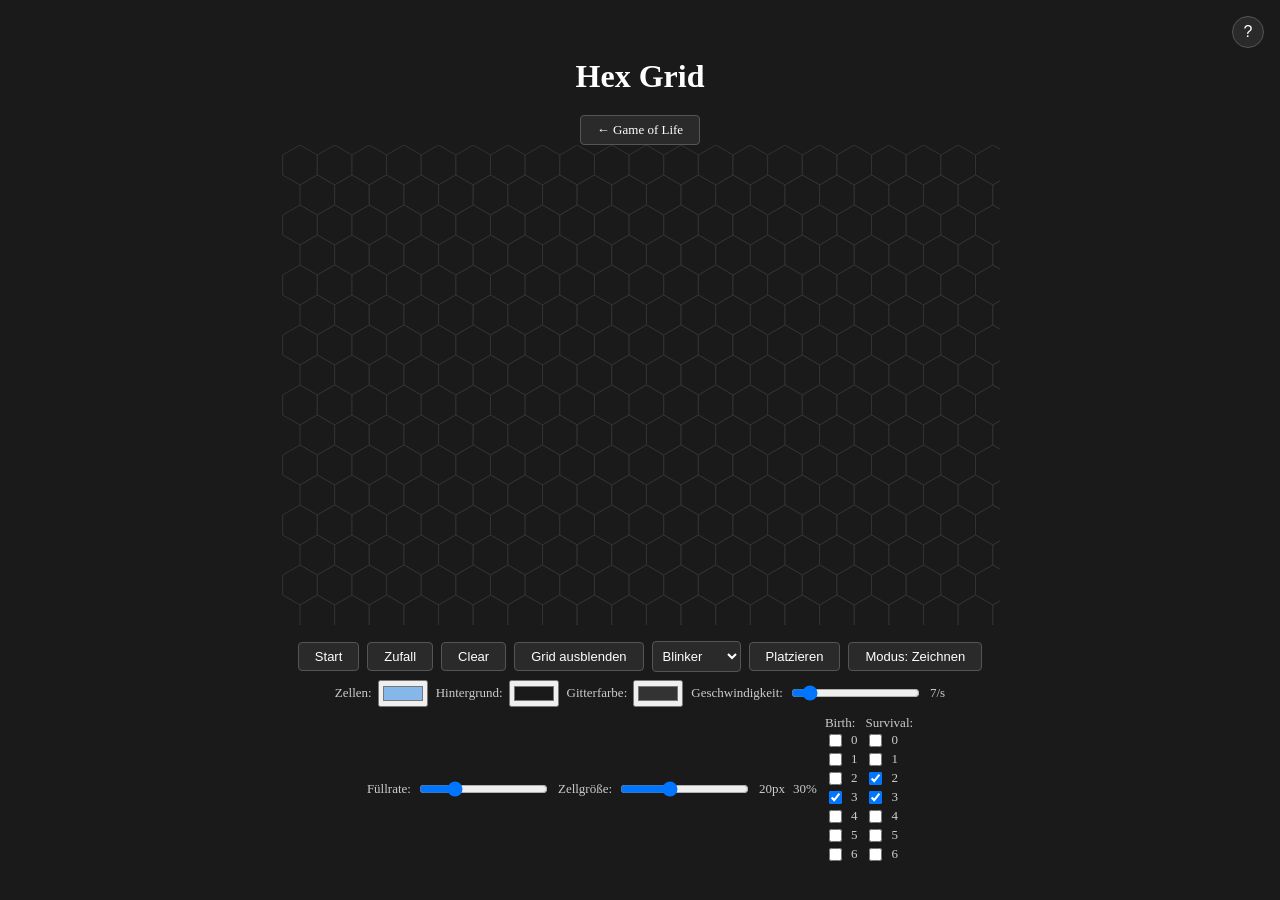
==== hex-grid.html @ 7b9915ee "fraktal-site-start first game of life" ====
<!DOCTYPE html>
<html lang="de">

<head>
    <meta charset="UTF-8">
    <title>Hex Grid</title>
    <link rel="stylesheet" href="style.css">
    <meta name="viewport" content="width=device-width, initial-scale=1.0">
</head>

<body>
    <h1>Hex Grid</h1>
    <button id="btn-info">?</button>

    <div id="modal" style="display:none;">
        <div id="modal-content">
            <button id="btn-close">✕</button>
            <h2>Was ist ein Hex Grid?</h2>
            <p>Das Hex Grid ist eine Variante von Game of Life auf einem Bienenwaben-Gitter. Statt quadratischen Zellen mit 8 Nachbarn hat hier jede Zelle nur <strong>6 Nachbarn</strong> — wie in einer echten Bienenwabe.</p>
            <h3>Was ändert sich?</h3>
            <p>Durch die 6 Nachbarn entstehen völlig andere Muster als beim klassischen Game of Life. Die Standard-Regeln B3/S23 verhalten sich hier anders — experimentiere mit den Birth und Survival Werten um interessante Muster zu entdecken.</p>
            <h3>Empfohlene Regelsets</h3>
            <ul>
                <li><strong>B2/S34</strong> — erzeugt wachsende, organische Muster</li>
                <li><strong>B3/S23</strong> — klassische Regeln, andere Dynamik als beim Quadrat</li>
                <li><strong>B2/S45</strong> — stabile, ruhige Strukturen</li>
                <li><strong>B36/S23</strong> — explosive Ausbreitung</li>
            </ul>
            <h3>Was kannst du tun?</h3>
            <ul>
                <li>Klick auf das Gitter um Zellen zu zeichnen</li>
                <li>Wähle ein voreingestelltes Muster und platziere es</li>
                <li>Ändere die <strong>Birth</strong> und <strong>Survival</strong> Checkboxen während des Laufs</li>
                <li>Experimentiere mit der Zellgröße und den Farben</li>
            </ul>
        </div>
    </div>
    <a href="index.html">← Game of Life</a>
    <canvas id="canvas"></canvas>
    <div class="parameters">
        <button id="hex-btn-start">Start</button>
        <button id="hex-btn-random">Zufall</button>
        <button id="hex-btn-clear">Clear</button>
        <button id="hex-btn-grid">Grid ausblenden</button>
        <select id="hex-pattern-select">
  <option value="blinker">Blinker</option>
  <option value="triangle">Dreieck</option>
  <option value="hexagon">Hexagon</option>
  <option value="flower">Blume</option>
  <option value="snake">Schlange</option>
  <option value="glider">Gleiter</option>
  <option value="diamond">Diamant</option>
  <option value="cross">Kreuz</option>
  <option value="ring">Ring</option>
  <option value="pulsar">Pulsar</option>
</select>
        <button id="hex-btn-place">Platzieren</button>
        <button id="hex-btn-mode">Modus: Zeichnen</button>
        <label>Zellen: <input type="color" id="hex-color-alive" value="#85B7EB"></label>
        <label>Hintergrund: <input type="color" id="hex-color-dead" value="#1a1a1a"></label>
        <label>Gitterfarbe: <input type="color" id="hex-color-grid" value="#333333"></label>
        <label>Geschwindigkeit: <input type="range" id="hex-speed" min="1" max="60" value="7"></label>
        <span id="hex-speed-out">7/s</span>
        <label>Füllrate: <input type="range" id="hex-fill-rate" min="0.1" max="0.9" step="0.1" value="0.3"></label>
        <label>Zellgröße: <input type="range" id="hex-cell-size" min="8" max="40" value="20" step="2"></label>
        <span id="hex-cell-size-out">20px</span>
        <span id="hex-fill-rate-out">30%</span>
        <div>
            <label>Birth:</label>
            <div id="hex-birth-boxes">
                <label><input type="checkbox" value="0"> 0</label>
                <label><input type="checkbox" value="1"> 1</label>
                <label><input type="checkbox" value="2"> 2</label>
                <label><input type="checkbox" value="3" checked> 3</label>
                <label><input type="checkbox" value="4"> 4</label>
                <label><input type="checkbox" value="5"> 5</label>
                <label><input type="checkbox" value="6"> 6</label>
            </div>
        </div>
        <div>
            <label>Survival:</label>
            <div id="hex-survival-boxes">
                <label><input type="checkbox" value="0"> 0</label>
                <label><input type="checkbox" value="1"> 1</label>
                <label><input type="checkbox" value="2" checked> 2</label>
                <label><input type="checkbox" value="3" checked> 3</label>
                <label><input type="checkbox" value="4"> 4</label>
                <label><input type="checkbox" value="5"> 5</label>
                <label><input type="checkbox" value="6"> 6</label>
            </div>
        </div>
    </div>
    <script src="hex-patterns.js"></script>
    <script src="hex-grid.js"></script>
</body>

</html>
---- style.css ----
* {
     box-sizing: border-box;
 }
 
 body {
     margin: 0;
     display: flex;
     flex-direction: column;
     justify-content: center;
     align-items: center;
     min-height: 100vh;
     background: #1a1a1a;
     padding: 20px;
 }
 
 h1 {
     color: #fff;
     margin-bottom: 20px;
 }
 
 canvas {
     display: block;
 }
 
 .parameters {
     display: flex;
     flex-wrap: wrap;
     justify-content: center;
     align-items: center;
     gap: 8px;
     margin-top: 16px;
     max-width: 720px;
 }
 
 button {
     padding: 6px 16px;
     font-size: 13px;
     cursor: pointer;
     background: #2a2a2a;
     color: #fff;
     border: 1px solid #555;
     border-radius: 4px;
 }
 
 button:hover {
     background: #3a3a3a;
 }
 
 label {
     color: #ccc;
     font-size: 13px;
     display: flex;
     align-items: center;
     gap: 6px;
 }
 
 span {
     color: #ccc;
     font-size: 13px;
 }
 
 select {
     padding: 6px;
     font-size: 13px;
     background: #2a2a2a;
     color: #fff;
     border: 1px solid #555;
     border-radius: 4px;
 }
 
 a {
     padding: 6px 16px;
     font-size: 13px;
     cursor: pointer;
     background: #2a2a2a;
     color: #fff;
     border: 1px solid #555;
     border-radius: 4px;
     text-decoration: none;
 }
 
 a:hover {
     background: #3a3a3a;
 }
 
 #btn-info {
     position: fixed;
     top: 16px;
     right: 16px;
     width: 32px;
     height: 32px;
     border-radius: 50%;
     font-size: 16px;
     padding: 0;
 }
 
 #modal {
     position: fixed;
     top: 0;
     left: 0;
     width: 100%;
     height: 100%;
     background: rgba(0, 0, 0, 0.7);
     display: flex;
     justify-content: center;
     align-items: center;
     z-index: 100;
 }
 
 #modal-content {
     background: #2a2a2a;
     color: #ccc;
     padding: 2rem;
     border-radius: 8px;
     max-width: 560px;
     width: 90%;
     max-height: 80vh;
     overflow-y: auto;
     position: relative;
 }
 
 #modal-content h2 {
     color: #fff;
     margin-top: 0;
 }
 
 #modal-content h3 {
     color: #85B7EB;
     margin-top: 1.5rem;
 }
 
 #modal-content ul {
     line-height: 2;
 }
 
 #btn-close {
     position: absolute;
     top: 12px;
     right: 12px;
     background: none;
     border: none;
     color: #ccc;
     font-size: 18px;
     cursor: pointer;
     padding: 0;
     margin: 0;
 }
 
 #btn-close:hover {
     color: #fff;
 }
 
 canvas {
     max-width: 100%;
     display: block;
 }
 
 @media (max-width: 600px) {
     canvas {
         width: 100% !important;
         height: auto !important;
     }
     .parameters {
         gap: 4px;
         padding: 6px;
         font-size: 11px;
     }
     button {
         font-size: 11px;
         padding: 4px 8px;
     }
     select {
         font-size: 11px;
         padding: 4px;
         max-width: 100px;
     }
     label {
         font-size: 11px;
     }
     h1 {
         font-size: 16px;
         margin: 8px 0;
     }
     #btn-info {
         top: 8px;
         right: 8px;
         width: 26px;
         height: 26px;
         font-size: 13px;
     }
 }
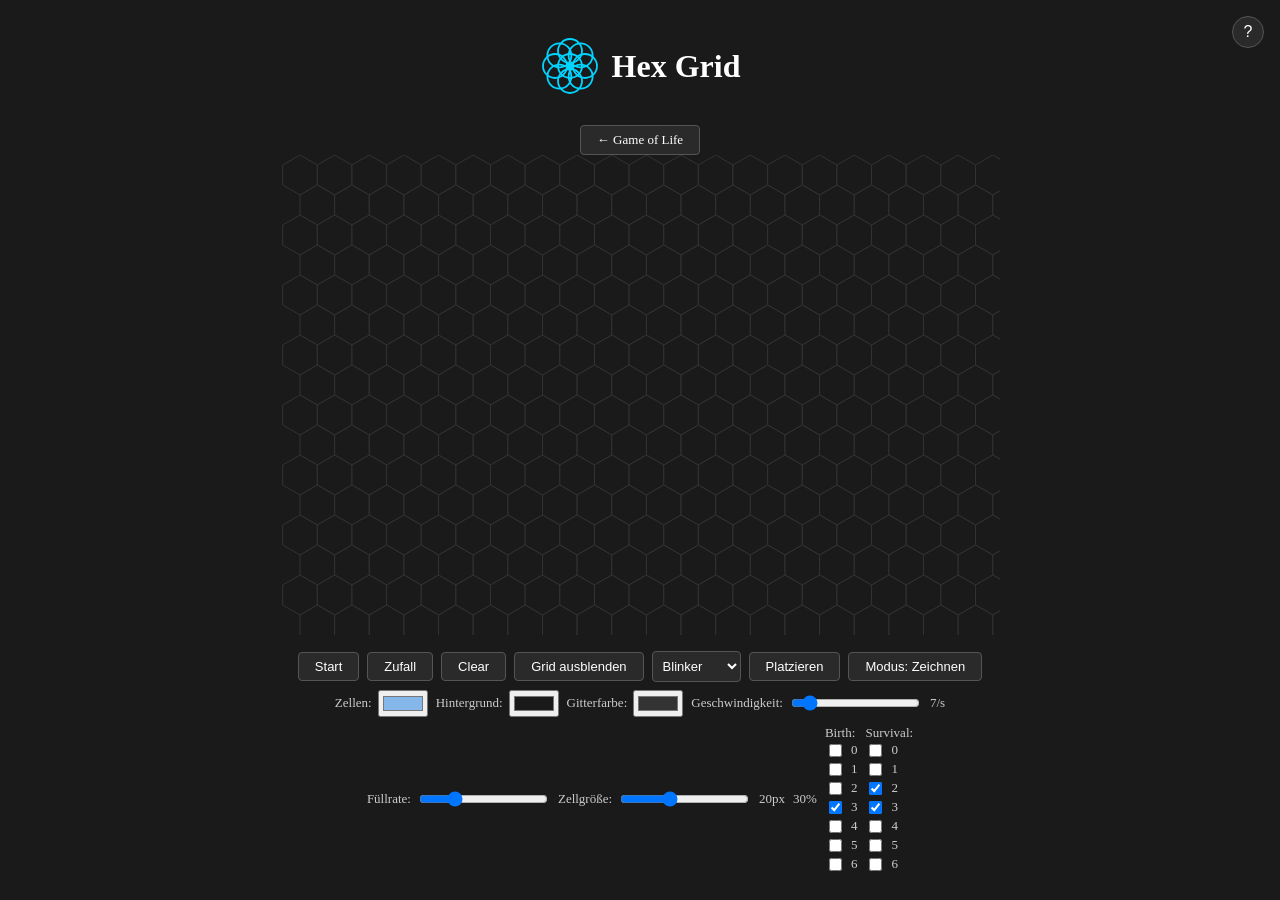
==== commit dfc36a74: "feat: add favicon.svg and insert logo" ====
--- a/hex-grid.html
+++ b/hex-grid.html
@@ -9,9 +9,26 @@
 </head>
 
 <body>
-    <h1>Hex Grid</h1>
-    <button id="btn-info">?</button>
+    <div class="header">
+        <svg xmlns="http://www.w3.org/2000/svg" viewBox="0 0 100 100" width="60" height="60">
+    <circle cx="50" cy="50" r="48" fill="#1a1a1a"/>
+    <g stroke="#00d4ff" stroke-width="3" fill="none">
+      <circle cx="75" cy="50" r="20"/>
+      <circle cx="67.7" cy="67.7" r="20"/>
+      <circle cx="50" cy="75" r="20"/>
+      <circle cx="32.3" cy="67.7" r="20"/>
+      <circle cx="25" cy="50" r="20"/>
+      <circle cx="32.3" cy="32.3" r="20"/>
+      <circle cx="50" cy="25" r="20"/>
+      <circle cx="67.7" cy="32.3" r="20"/>
+    </g>
+    <circle cx="50" cy="50" r="20" stroke="#00d4ff" stroke-width="3" fill="none"/>
+    <circle cx="50" cy="50" r="5" fill="#00d4ff"/>
+  </svg>
 
+        <h1>Hex Grid</h1>
+        <button id="btn-info">?</button>
+    </div>
     <div id="modal" style="display:none;">
         <div id="modal-content">
             <button id="btn-close">✕</button>
--- a/style.css
+++ b/style.css
@@ -155,6 +155,13 @@
      display: block;
  }
  
+ .header {
+     display: flex;
+     align-items: center;
+     gap: 12px;
+     margin-bottom: 20px;
+ }
+ 
  @media (max-width: 600px) {
      canvas {
          width: 100% !important;
